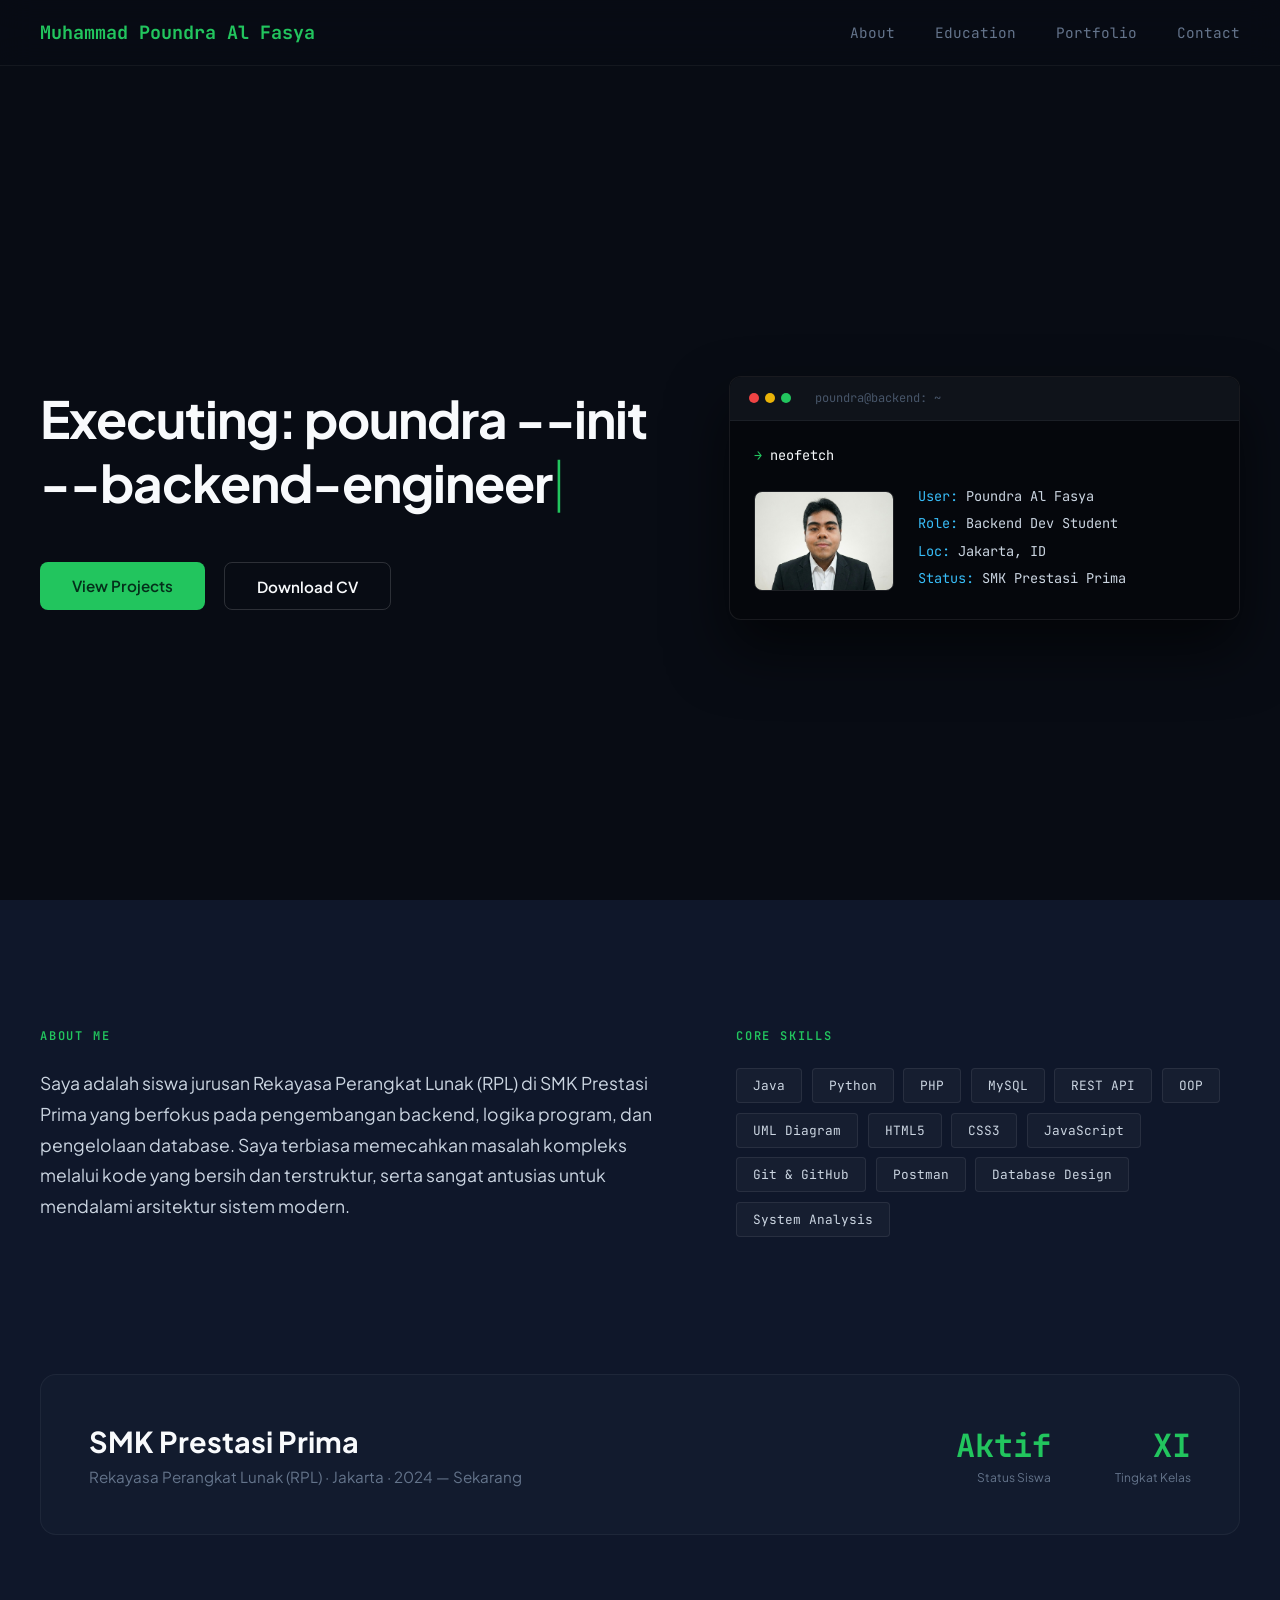
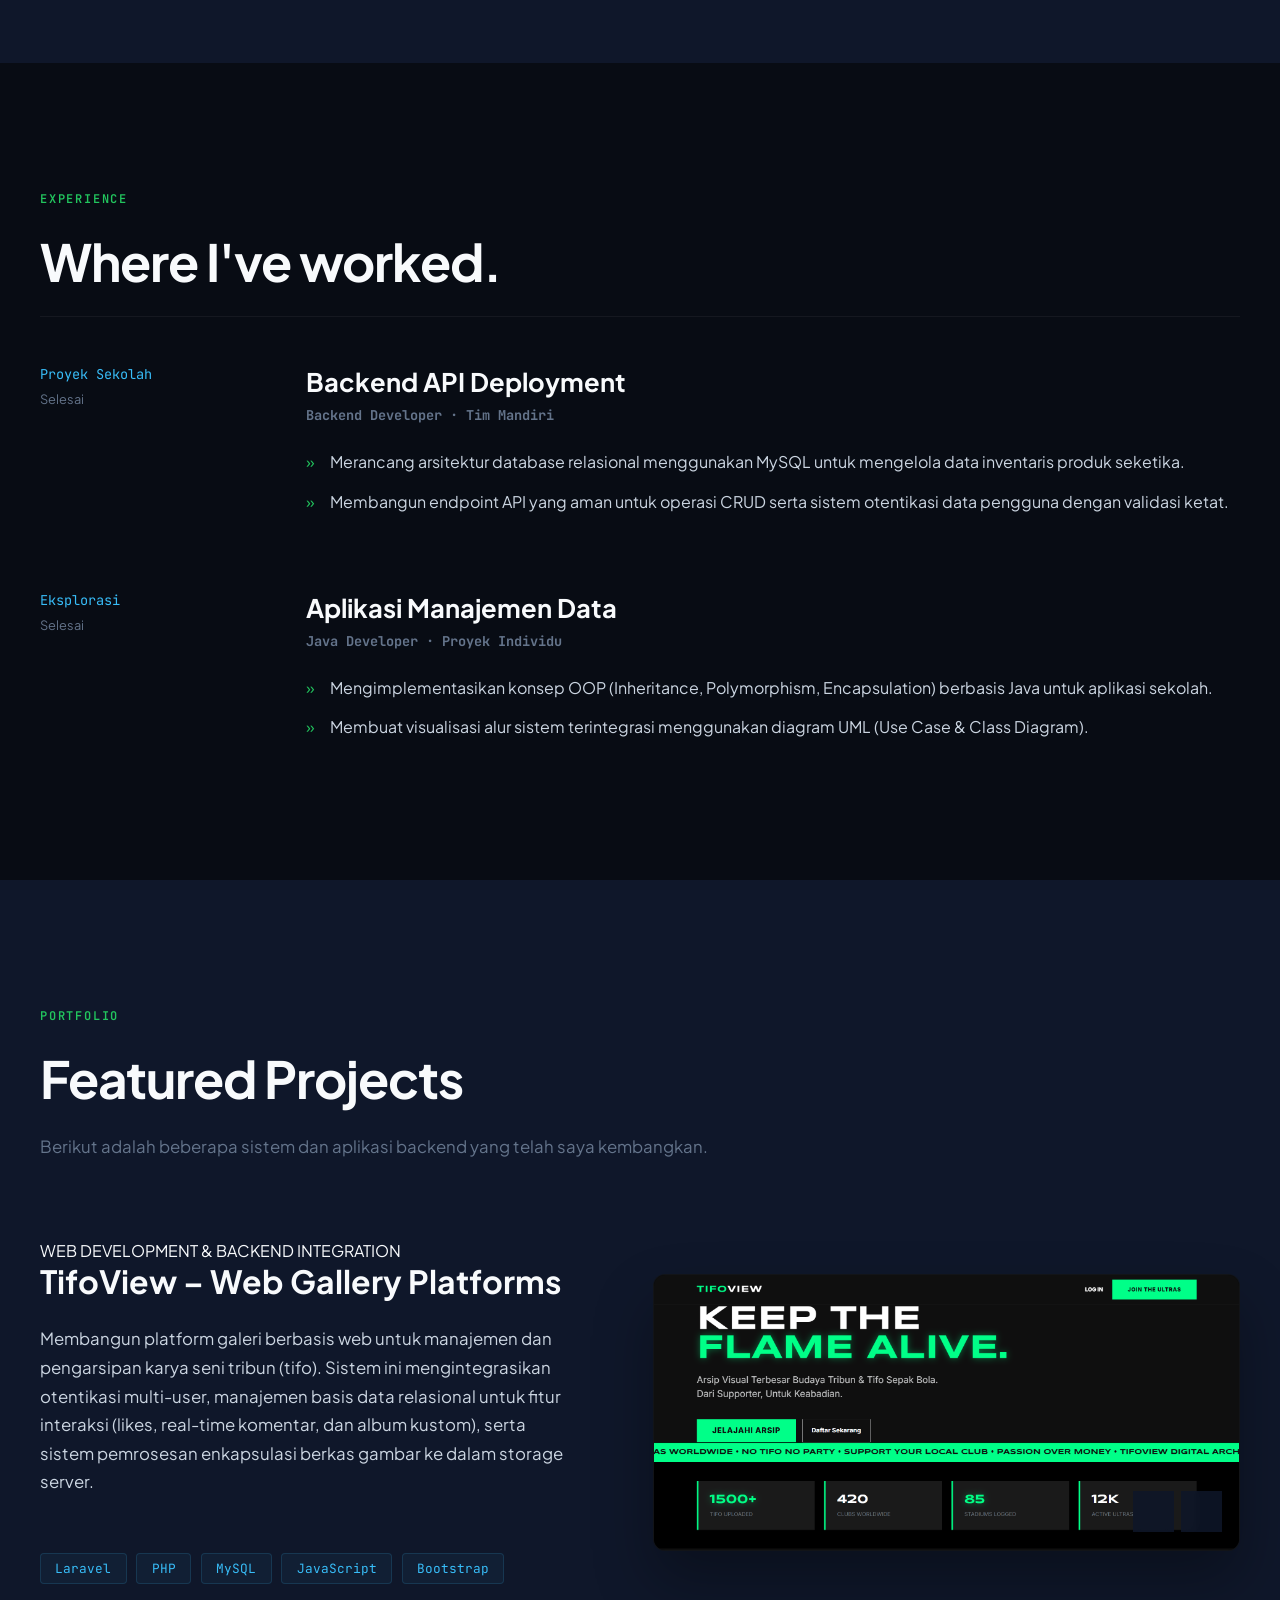
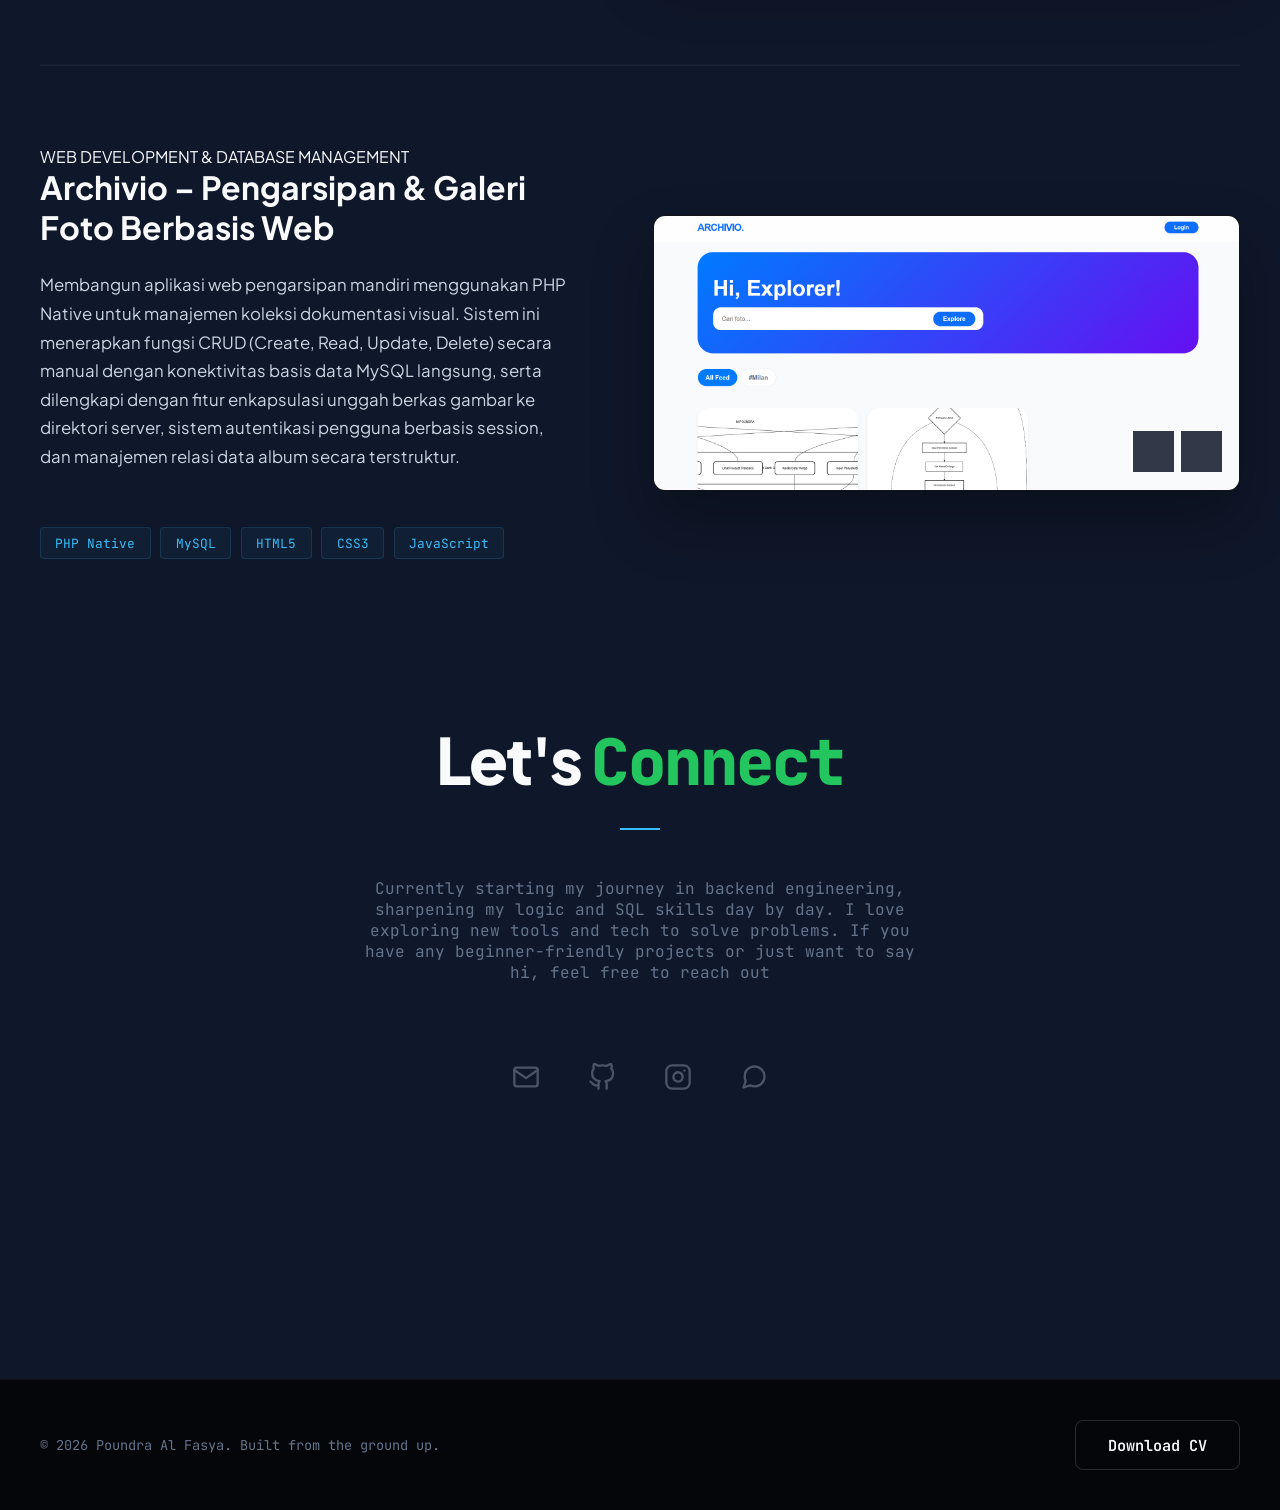
==== index.html @ 9c6f4319 "Add files via upload" ====
<!DOCTYPE html>
<html lang="id">
<head>
  <meta charset="UTF-8" />
  <meta name="viewport" content="width=device-width, initial-scale=1.0" />
  <title>Muhammad Poundra Al Fasya — Backend Engineer Portfolio</title>
  <link rel="preconnect" href="https://fonts.googleapis.com" />
  <link rel="preconnect" href="https://fonts.gstatic.com" crossorigin />
  <link href="https://fonts.googleapis.com/css2?family=Plus+Jakarta+Sans:wght@400;500;600;700&family=JetBrains+Mono:wght@400;500&display=swap" rel="stylesheet" />
  <link rel="stylesheet" href="style.css" />
</head>
<body>

  <header class="navbar" id="navbar">
    <div class="container nav-container">
      <a href="#home" class="brand">Muhammad Poundra Al Fasya</a>
      <nav class="nav-menu" id="navMenu">
        <a href="#about" class="nav-link">About</a>
        <a href="#education" class="nav-link">Education</a>
        <a href="#projects" class="nav-link">Portfolio</a>
        <a href="#contact" class="nav-link">Contact</a>
      </nav>
      
      <button class="nav-toggle" id="navToggle" aria-label="Toggle navigation">
        <span></span><span></span><span></span>
      </button>
    </div>
  </header>

  <main>
    
    <section class="hero" id="home">
      <div class="container hero-grid">
        <div class="hero-copy">
          <h1 class="hero-title">
            <span id="typedText"></span><span class="typing-cursor">|</span>
          </h1>
          <div class="hero-actions">
            <a href="#projects" class="btn btn-primary">View Projects</a>
            <a href="CV-POUNDRA.pdf" class="btn btn-secondary" download>Download CV</a>
          </div>
        </div>

        <div class="hero-terminal">
          <div class="terminal-header">
            <div class="terminal-buttons">
              <span class="btn-term close"></span>
              <span class="btn-term minimize"></span>
              <span class="btn-term expand"></span>
            </div>
            <div class="terminal-title">poundra@backend: ~</div>
          </div>
          <div class="terminal-body">
            <p class="term-line"><span class="term-accent">→</span> <span class="term-command">neofetch</span></p>
            <div class="term-profile-grid">
              <div class="term-img-box">
                <img src="poundraa.jpeg" alt="Poundra Al Fasya" class="term-avatar" />
              </div>
              <div class="term-info">
                <p><span class="term-meta">User:</span> Poundra Al Fasya</p>
                <p><span class="term-meta">Role:</span> Backend Dev Student</p>
                <p><span class="term-meta">Loc:</span> Jakarta, ID</p>
                <p><span class="term-meta">Status:</span> SMK Prestasi Prima</p>
              </div>
            </div>
          </div>
        </div>
      </div>
    </section>

    <section class="section-light" id="about">
      <div class="container about-grid">
        <div class="about-left">
          <span class="section-label">ABOUT ME</span>
          <p class="about-text">
            Saya adalah siswa jurusan Rekayasa Perangkat Lunak (RPL) di SMK Prestasi Prima yang berfokus pada pengembangan backend, logika program, dan pengelolaan database. Saya terbiasa memecahkan masalah kompleks melalui kode yang bersih dan terstruktur, serta sangat antusias untuk mendalami arsitektur sistem modern.
          </p>
        </div>
        <div class="about-right">
          <span class="section-label">CORE SKILLS</span>
          <div class="skills-tags">
            <span>Java</span><span>Python</span><span>PHP</span><span>MySQL</span>
            <span>REST API</span><span>OOP</span><span>UML Diagram</span><span>HTML5</span>
            <span>CSS3</span><span>JavaScript</span><span>Git & GitHub</span><span>Postman</span>
            <span>Database Design</span><span>System Analysis</span>
          </div>
        </div>
      </div>

      <div class="container education-wrap" id="education">
        <div class="education-card">
          <div class="edu-left">
            <h3 class="edu-title">SMK Prestasi Prima</h3>
            <p class="edu-subtitle">Rekayasa Perangkat Lunak (RPL) · Jakarta · 2024 — Sekarang</p>
          </div>
          <div class="edu-right">
            <div class="edu-stat">
              <span class="stat-num">Aktif</span>
              <span class="stat-label">Status Siswa</span>
            </div>
            <div class="edu-stat">
              <span class="stat-num">XI</span>
              <span class="stat-label">Tingkat Kelas</span>
            </div>
          </div>
        </div>
      </div>
    </section>

    <section class="section-dark" id="timeline">
      <div class="container">
        <span class="section-label">EXPERIENCE</span>
        <h2 class="section-title-serif">Where I've worked.</h2>

        <div class="experience-list">
          <div class="exp-item">
            <div class="exp-meta">
              <span class="exp-date">Proyek Sekolah</span>
              <span class="exp-status">Selesai</span>
            </div>
            <div class="exp-content">
              <h3>Backend API Deployment</h3>
              <h4 class="exp-role">Backend Developer · Tim Mandiri</h4>
              <ul class="exp-bullets">
                <li>Merancang arsitektur database relasional menggunakan MySQL untuk mengelola data inventaris produk seketika.</li>
                <li>Membangun endpoint API yang aman untuk operasi CRUD serta sistem otentikasi data pengguna dengan validasi ketat.</li>
              </ul>
            </div>
          </div>

          <div class="exp-item">
            <div class="exp-meta">
              <span class="exp-date">Eksplorasi</span>
              <span class="exp-status">Selesai</span>
            </div>
            <div class="exp-content">
              <h3>Aplikasi Manajemen Data</h3>
              <h4 class="exp-role">Java Developer · Proyek Individu</h4>
              <ul class="exp-bullets">
                <li>Mengimplementasikan konsep OOP (Inheritance, Polymorphism, Encapsulation) berbasis Java untuk aplikasi sekolah.</li>
                <li>Membuat visualisasi alur sistem terintegrasi menggunakan diagram UML (Use Case & Class Diagram).</li>
              </ul>
            </div>
          </div>
        </div>
      </div>
    </section>

    <section class="section-light" id="projects">
      <div class="container">
        <span class="section-label">PORTFOLIO</span>
        <h2 class="section-title-serif">Featured Projects</h2>
        <p class="section-subtitle">Berikut adalah beberapa sistem dan aplikasi backend yang telah saya kembangkan.</p>
<div class="project-item">
  <div class="project-content">
    <span class="section-label-small">WEB DEVELOPMENT & BACKEND INTEGRATION</span>
    <h3>TifoView – Web Gallery Platforms</h3>
    <p class="project-text">
      Membangun platform galeri berbasis web untuk manajemen dan pengarsipan karya seni tribun (tifo). Sistem ini mengintegrasikan otentikasi multi-user, manajemen basis data relasional untuk fitur interaksi (likes, real-time komentar, dan album kustom), serta sistem pemrosesan enkapsulasi berkas gambar ke dalam storage server.
    </p>
    <div class="project-stack">
      <span>Laravel</span><span>PHP</span><span>MySQL</span><span>JavaScript</span><span>Bootstrap</span>
    </div>
  </div>

  <div class="project-slider-wrap">
    <div class="project-image-view">
      <div class="slide-container" id="project1">
        <div class="slide-item active"><img src="1.png" alt="TifoView Screenshot 1" class="project-svg" /></div>
        <div class="slide-item"><img src="2.png" alt="TifoView Screenshot 2" class="project-svg" /></div>
        <div class="slide-item"><img src="3.png" alt="TifoView Screenshot 3" class="project-svg" /></div>
        <div class="slide-item"><img src="4.png" alt="TifoView Screenshot 4" class="project-svg" /></div>
        <div class="slide-item"><img src="5.png" alt="TifoView Screenshot 5" class="project-svg" /></div>
        <div class="slide-item"><img src="6.png" alt="TifoView Screenshot 6" class="project-svg" /></div>
        <div class="slide-item"><img src="7.png" alt="TifoView Screenshot 7" class="project-svg" /></div>
        <div class="slide-item"><img src="8.png" alt="TifoView Screenshot 8" class="project-svg" /></div>
        <div class="slide-item"><img src="9.png" alt="TifoView Screenshot 9" class="project-svg" /></div>
      </div>
    </div>
    <div class="slider-controls">
      <button class="slider-btn prev-btn" data-target="#project1">&#10229;</button>
      <button class="slider-btn next-btn" data-target="#project1">&#10230;</button>
    </div>
  </div>
</div>

<hr class="project-divider" style="opacity: 0.05; margin: 5rem 0;">

<div class="project-item">
  <div class="project-content">
    <span class="section-label-small">WEB DEVELOPMENT & DATABASE MANAGEMENT</span>
    <h3>Archivio – Pengarsipan & Galeri Foto Berbasis Web</h3>
    <p class="project-text">
     Membangun aplikasi web pengarsipan mandiri menggunakan PHP Native untuk manajemen koleksi dokumentasi visual. Sistem ini menerapkan fungsi CRUD (Create, Read, Update, Delete) secara manual dengan konektivitas basis data MySQL langsung, serta dilengkapi dengan fitur enkapsulasi unggah berkas gambar ke direktori server, sistem autentikasi pengguna berbasis session, dan manajemen relasi data album secara terstruktur.
    </p>
    <div class="project-stack">
      <span>PHP Native</span><span>MySQL</span><span>HTML5</span><span>CSS3</span><span>JavaScript</span>
    </div>
  </div>

  <div class="project-slider-wrap">
    <div class="project-image-view">
      <div class="slide-container" id="project2">
        <div class="slide-item active"><img src="ar1.png" alt="Archivio Screenshot 1" class="project-svg" /></div>
        <div class="slide-item"><img src="ar2.png" alt="Archivio Screenshot 2" class="project-svg" /></div>
        <div class="slide-item"><img src="ar3.png" alt="Archivio Screenshot 3" class="project-svg" /></div>
        <div class="slide-item"><img src="ar4.png" alt="Archivio Screenshot 4" class="project-svg" /></div>
        <div class="slide-item"><img src="ar5.png" alt="Archivio Screenshot 5" class="project-svg" /></div>
        <div class="slide-item"><img src="ar6.png" alt="Archivio Screenshot 6" class="project-svg" /></div>
        <div class="slide-item"><img src="ar7.png" alt="Archivio Screenshot 7" class="project-svg" /></div>
      </div>
    </div>
    <div class="slider-controls">
      <button class="slider-btn prev-btn" data-target="#project2">&#10229;</button>
      <button class="slider-btn next-btn" data-target="#project2">&#10230;</button>
    </div>
  </div>
</div>
  </div>
</div>
    <section class="section-light contact-section" id="contact">
      <div class="container contact-center">
        <h2 class="contact-title-serif">Let's <span class="contact-accent-serif">Connect</span></h2>
        
        <div class="contact-divider"></div>

     <p class="contact-quote">
 Currently starting my journey in backend engineering, sharpening my logic and SQL skills day by day. I love exploring new tools and tech to solve problems. If you have any beginner-friendly projects or just want to say hi, feel free to reach out
</p>
        
        <div class="contact-socials">
          <a href="mailto:poundraf88@email.com" class="social-icon" aria-label="Email">
            <svg xmlns="http://www.w3.org/2000/svg" viewBox="0 0 24 24" fill="none" stroke="currentColor" stroke-width="2" stroke-linecap="round" stroke-linejoin="round" style="width: 28px; height: 28px; color: #4a5568;">
              <path d="M4 4h16c1.1 0 2 .9 2 2v12c0 1.1-.9 2-2 2H4c-1.1 0-2-.9-2-2V6c0-1.1.9-2 2-2z"></path>
              <polyline points="22,6 12,13 2,6"></polyline>
            </svg>
          </a>

          <a href="https://github.com/malfponra" class="social-icon" aria-label="GitHub">
            <svg xmlns="http://www.w3.org/2000/svg" viewBox="0 0 24 24" fill="none" stroke="currentColor" stroke-width="2" stroke-linecap="round" stroke-linejoin="round" style="width: 28px; height: 28px; color: #4a5568;">
              <path d="M9 19c-5 1.5-5-2.5-7-3m14 6v-3.87a3.37 3.37 0 0 0-.94-2.61c3.14-.35 6.44-1.54 6.44-7A5.44 5.44 0 0 0 20 4.77 5.07 5.07 0 0 0 19.91 1S18.73.65 16 2.48a13.38 13.38 0 0 0-7 0C6.27.65 5.09 1 5.09 1A5.07 5.07 0 0 0 5 4.77a5.44 5.44 0 0 0-1.5 3.78c0 5.42 3.3 6.61 6.44 7A3.37 3.37 0 0 0 9 18.13V22"></path>
            </svg>
          </a>

          <a href="https://www.instagram.com/altairofdafirenze" class="social-icon" aria-label="Instagram">
            <svg xmlns="http://www.w3.org/2000/svg" viewBox="0 0 24 24" fill="none" stroke="currentColor" stroke-width="2" stroke-linecap="round" stroke-linejoin="round" style="width: 28px; height: 28px; color: #4a5568;">
              <rect x="2" y="2" width="20" height="20" rx="5" ry="5"></rect>
              <path d="M16 11.37A4 4 0 1 1 12.63 8 4 4 0 0 1 16 11.37z"></path>
              <line x1="17.5" y1="6.5" x2="17.51" y2="6.5"></line>
            </svg>
          </a>

          <a href="https://wa.me/6281284938129" class="social-icon" aria-label="WhatsApp">
            <svg xmlns="http://www.w3.org/2000/svg" viewBox="0 0 24 24" fill="none" stroke="currentColor" stroke-width="2" stroke-linecap="round" stroke-linejoin="round" style="width: 28px; height: 28px; color: #4a5568;">
              <path d="M21 11.5a8.38 8.38 0 0 1-.9 3.8 8.5 8.5 0 0 1-7.6 4.7 8.38 8.38 0 0 1-3.8-.9L3 21l1.9-5.7a8.38 8.38 0 0 1-.9-3.8 8.5 8.5 0 0 1 4.7-7.6 8.38 8.38 0 0 1 3.8-.9h.5a8.48 8.48 0 0 1 8 8v.5z"></path>
            </svg>
          </a>
        </div>
      </div>
    </section>
  </main>

 <footer class="footer">
  <div class="container footer-content">
    <p>© 2026 Poundra Al Fasya. Built from the ground up.</p>
    <a href="CV-POUNDRA.pdf" class="btn btn-secondary" download>Download CV</a>
  </div>
</footer>

  <script src="script.js"></script>
</body>
</html>
---- style.css ----
:root {
  --bg-dark: #080c14;       
  --bg-light: #0f172a;      
  --card-dark: #121b2e;     
  --text-light: #f8fafc;    
  --text-dark: #cbd5e1;     
  --text-muted: #64748b;    
  --accent-green: #22c55e;  
  --accent-blue: #38bdf8;   
  --transition: 0.25s cubic-bezier(0.4, 0, 0.2, 1);
}

* {
  box-sizing: border-box;
  margin: 0;
  padding: 0;
}

html {
  scroll-behavior: smooth;
}

body {
  font-family: 'Plus Jakarta Sans', sans-serif;
  background-color: var(--bg-dark);
  color: var(--text-light);
  overflow-x: hidden;
  -webkit-font-smoothing: antialiased;
}

.container {
  width: min(1200px, calc(100% - 4rem));
  margin: 0 auto;
}

/* ==========================================
   NAVBAR COMPONENT
   ========================================== */
.navbar {
  position: fixed;
  top: 0;
  left: 0;
  width: 100%;
  z-index: 100;
  background-color: rgba(8, 12, 20, 0.8);
  backdrop-filter: blur(16px);
  padding: 1.25rem 0;
  border-bottom: 1px solid rgba(255, 255, 255, 0.05);
}

.nav-container {
  display: flex;
  justify-content: space-between;
  align-items: center;
  position: relative;
}

.brand {
  font-family: 'JetBrains Mono', monospace;
  font-weight: 700;
  font-size: 1.15rem;
  text-decoration: none;
  color: var(--accent-green);
}

.nav-menu {
  display: flex;
  gap: 2.5rem;
}

.nav-link {
  font-family: 'JetBrains Mono', monospace;
  text-decoration: none;
  color: var(--text-muted);
  font-size: 0.9rem;
  transition: color var(--transition);
}

.nav-link:hover {
  color: var(--text-light);
}

#navToggle {
  display: none;
  flex-direction: column;
  gap: 0.35rem;
  background: none;
  border: none;
  cursor: pointer;
  padding: 5px;
  transition: transform 0.3s ease, color 0.3s ease;
  z-index: 110;
}

#navToggle span {
  width: 1.5rem;
  height: 2px;
  background-color: var(--text-light);
  transition: var(--transition);
}

/* ==========================================
   HERO & TERMINAL
   ========================================== */
.hero {
  min-height: 100vh;
  display: flex;
  align-items: center;
  padding-top: 6rem;
  background-color: var(--bg-dark);
}

.hero-grid {
  display: grid;
  grid-template-columns: 1.1fr 0.9fr;
  gap: 4rem;
  align-items: center;
}

.hero-title {
  font-size: clamp(2.2rem, 4vw, 3.5rem);
  font-weight: 700;
  line-height: 1.25;
  color: var(--text-light);
  letter-spacing: -0.02em;
}

.typing-cursor {
  font-weight: 200;
  color: var(--accent-green);
  animation: blink 0.8s infinite;
}

@keyframes blink {
  50% { opacity: 0; }
}

.hero-actions {
  display: flex;
  gap: 1.2rem;
  margin-top: 3rem;
}

.btn {
  display: inline-block;
  padding: 0.85rem 2rem;
  border-radius: 8px;
  font-weight: 600;
  font-size: 0.95rem;
  text-decoration: none;
  transition: all var(--transition);
}

.btn-primary {
  background-color: var(--accent-green);
  color: #042f1a;
}

.btn-primary:hover {
  background-color: #4ade80;
  transform: translateY(-2px);
}

.btn-secondary {
  background-color: transparent;
  color: var(--text-light);
  border: 1px solid rgba(255, 255, 255, 0.15);
}

.btn-secondary:hover {
  background-color: rgba(255, 255, 255, 0.05);
  border-color: var(--text-light);
}

.hero-terminal {
  background-color: #05070c;
  border: 1px solid rgba(255, 255, 255, 0.08);
  border-radius: 12px;
  box-shadow: 0 30px 60px rgba(0, 0, 0, 0.6);
  overflow: hidden;
  font-family: 'JetBrains Mono', monospace;
  width: 100%;
}

.terminal-header {
  background-color: #0f131a;
  padding: 0.85rem 1.2rem;
  display: flex;
  align-items: center;
  border-bottom: 1px solid rgba(255, 255, 255, 0.05);
}

.terminal-buttons {
  display: flex;
  gap: 6px;
}

.btn-term {
  width: 10px;
  height: 10px;
  border-radius: 50%;
  display: inline-block;
}
.btn-term.close { background-color: #ef4444; }
.btn-term.minimize { background-color: #eab308; }
.btn-term.expand { background-color: #22c55e; }

.terminal-title {
  color: #475569;
  font-size: 0.75rem;
  margin-left: 1.5rem;
}

.terminal-body {
  padding: 1.5rem;
  color: #cbd5e1;
  font-size: 0.85rem;
  line-height: 1.6;
}

.term-line {
  margin-bottom: 1.2rem;
}

.term-accent { color: var(--accent-green); }
.term-command { color: var(--text-light); }

.term-profile-grid {
  display: flex;
  gap: 1.5rem;
  align-items: center;
}

.term-img-box {
  width: 140px;          
  height: 100px;         
  border-radius: 8px;
  overflow: hidden;
  border: 1px solid rgba(255, 255, 255, 0.1);
  flex-shrink: 0;
}

.term-avatar {
  width: 100%;
  height: 100%;
  object-fit: cover;     
  object-position: center 20%; 
}

.term-info p {
  margin-bottom: 0.35rem;
}

.term-meta {
  color: var(--accent-blue);
}

/* ==========================================
   STRUCTURAL SECTIONS
   ========================================== */
.section-light, .section-dark {
  padding: 8rem 0;
}

.section-light {
  background-color: var(--bg-light);
}

.section-dark {
  background-color: var(--bg-dark);
}

.section-label {
  display: block;
  font-family: 'JetBrains Mono', monospace;
  font-size: 0.75rem;
  font-weight: 600;
  letter-spacing: 0.15em;
  color: var(--accent-green);
  margin-bottom: 1.5rem;
}

.section-title-serif {
  font-size: clamp(2.2rem, 4vw, 3.2rem);
  font-weight: 700;
  line-height: 1.2;
  margin-bottom: 1.5rem;
  letter-spacing: -0.02em;
}

.section-subtitle {
  color: var(--text-muted);
  max-width: 65ch;
  margin-bottom: 5rem;
  font-size: 1.05rem;
  line-height: 1.6;
}

/* ==========================================
   ABOUT & SKILLS
   ========================================== */
.about-grid {
  display: grid;
  grid-template-columns: 1.1fr 0.9fr;
  gap: 5rem;
  align-items: start;
}

.about-text {
  font-size: 1.1rem;
  line-height: 1.75;
  color: var(--text-dark);
  margin-bottom: 3.5rem;
}

.meta-info {
  display: flex;
  flex-direction: column;
  gap: 1.2rem;
  border-top: 1px solid rgba(255, 255, 255, 0.05);
  padding-top: 2rem;
}

.meta-row {
  display: flex;
  font-size: 0.9rem;
}

.meta-label {
  width: 120px;
  font-family: 'JetBrains Mono', monospace;
  color: var(--text-muted);
  font-size: 0.75rem;
}

.meta-value {
  color: var(--text-light);
  font-weight: 500;
}

.skills-tags {
  display: flex;
  flex-wrap: wrap;
  gap: 0.6rem;
}

.skills-tags span {
  font-family: 'JetBrains Mono', monospace;
  font-size: 0.8rem;
  padding: 0.5rem 1rem;
  border-radius: 4px;
  color: var(--text-dark);
  background-color: rgba(255, 255, 255, 0.03);
  border: 1px solid rgba(255, 255, 255, 0.08);
  transition: all var(--transition);
}

.skills-tags span:hover {
  border-color: var(--accent-blue);
  color: var(--accent-blue);
  background-color: rgba(56, 189, 248, 0.05);
}

/* ==========================================
   EDUCATION
   ========================================== */
.education-wrap {
  margin-top: 6rem;
}

.education-card {
  background-color: var(--card-dark);
  border: 1px solid rgba(255, 255, 255, 0.05);
  padding: 3rem;
  border-radius: 16px;
  display: flex;
  justify-content: space-between;
  align-items: center;
  gap: 2rem;
}

.edu-title {
  font-size: 1.8rem;
  font-weight: 700;
  margin-bottom: 0.5rem;
}

.edu-subtitle {
  color: var(--text-muted);
  font-size: 0.95rem;
}

.edu-right {
  display: flex;
  gap: 4rem;
}

.edu-stat {
  display: flex;
  flex-direction: column;
  align-items: flex-end;
}

.stat-num {
  font-family: 'JetBrains Mono', monospace;
  font-size: 2rem;
  font-weight: 700;
  color: var(--accent-green);
}

.stat-label {
  font-size: 0.75rem;
  color: var(--text-muted);
  margin-top: 0.2rem;
}

/* ==========================================
   EXPERIENCE TIMELINE
   ========================================== */
.experience-list {
  display: flex;
  flex-direction: column;
  gap: 4rem;
  border-top: 1px solid rgba(255, 255, 255, 0.05);
  padding-top: 3rem;
}

.exp-item {
  display: grid;
  grid-template-columns: 0.4fr 1.6fr;
  gap: 2rem;
}

.exp-meta {
  display: flex;
  flex-direction: column;
  gap: 0.5rem;
}

.exp-date {
  font-family: 'JetBrains Mono', monospace;
  font-size: 0.85rem;
  color: var(--accent-blue);
}

.exp-status {
  font-size: 0.8rem;
  color: var(--text-muted);
}

.exp-content h3 {
  font-size: 1.6rem;
  font-weight: 700;
  margin-bottom: 0.5rem;
}

.exp-role {
  font-family: 'JetBrains Mono', monospace;
  font-size: 0.85rem;
  color: var(--text-muted);
  margin-bottom: 1.5rem;
}

.exp-bullets {
  list-style: none;
}

.exp-bullets li {
  position: relative;
  padding-left: 1.5rem;
  font-size: 1rem;
  line-height: 1.7;
  color: var(--text-dark);
  margin-bottom: 0.75rem;
}

.exp-bullets li::before {
  content: "»";
  position: absolute;
  left: 0;
  color: var(--accent-green);
}

/* ==========================================
   PORTFOLIO SLIDER GRID
   ========================================== */
.project-item {
  display: grid;
  grid-template-columns: 1fr 1.1fr;
  gap: 5rem;
  align-items: center;
}

.project-content h3 {
  font-size: 2rem;
  font-weight: 700;
  margin-bottom: 1.5rem;
}

.project-text {
  font-size: 1.05rem;
  line-height: 1.7;
  color: var(--text-dark);
  margin-bottom: 3.5rem;
}

.project-stack {
  display: flex;
  flex-wrap: wrap;
  gap: 0.6rem;
}

.project-stack span {
  font-family: 'JetBrains Mono', monospace;
  font-size: 0.8rem;
  padding: 0.4rem 0.9rem;
  border-radius: 4px;
  color: var(--accent-blue);
  background: rgba(56, 189, 248, 0.05);
  border: 1px solid rgba(56, 189, 248, 0.15);
}

.project-slider-wrap {
  position: relative;
  display: flex;
  flex-direction: column;
}

.project-image-view {
  border-radius: 12px;
  overflow: hidden;
  box-shadow: 0 30px 60px rgba(0, 0, 0, 0.3);
  background-color: #05070c;
  border: 1px solid rgba(255, 255, 255, 0.05);
}

.slide-container {
  display: flex;
  width: 100%;
}

.slide-item {
  min-width: 100%;
  display: none;
}

.slide-item.active {
  display: block;
}

.project-svg {
  width: 100%;
  height: auto;
  display: block;
}

.slider-controls {
  position: absolute;
  bottom: 1.2rem;
  right: 1.2rem;
  display: flex;
  gap: 0.5rem;
  z-index: 10;
}

.slider-btn {
  background-color: rgba(15, 23, 42, 0.85);
  color: white;
  border: 1px solid rgba(255, 255, 255, 0.1);
  font-size: 1.2rem;
  width: 40px;
  height: 40px;
  border-radius: 6px;
  cursor: pointer;
  display: flex;
  align-items: center;
  justify-content: center;
  backdrop-filter: blur(4px);
  transition: all var(--transition);
}

.slider-btn:hover {
  background-color: var(--accent-green);
  color: #042f1a;
}

/* ==========================================
   CONTACT SECTION
   ========================================== */
.contact-section {
  padding: 10rem 0;
  text-align: center;
}

.contact-title-serif {
  font-size: clamp(2.8rem, 5vw, 4.5rem);
  font-weight: 800;
  letter-spacing: -0.03em;
  margin-bottom: 1.5rem;
}

.contact-accent-serif {
  color: var(--accent-green);
  font-family: 'JetBrains Mono', monospace;
}

.contact-divider {
  width: 40px;
  height: 2px;
  background-color: var(--accent-blue);
  margin: 0 auto 3rem auto;
}

.contact-quote {
  font-family: 'JetBrains Mono', monospace;
  font-size: 1rem;
  color: var(--text-muted);
  max-width: 55ch;
  margin: 0 auto 5rem auto;
}

.contact-socials {
  display: flex;
  justify-content: center;
  gap: 3rem;
}

.social-icon {
  text-decoration: none;
  display: inline-flex;
  transition: transform var(--transition);
}

.social-icon svg {
  transition: all var(--transition);
}

.social-icon:hover {
  transform: translateY(-4px);
}

.social-icon:hover svg {
  color: var(--accent-green) !important;
  filter: drop-shadow(0 0 8px rgba(34, 197, 94, 0.5));
}

/* ==========================================
   FOOTER SECTION
   ========================================== */
.footer {
  background-color: #04060a;
  padding: 2.5rem 0;
  border-top: 1px solid rgba(255, 255, 255, 0.05);
  font-family: 'JetBrains Mono', monospace;
  font-size: 0.85rem;
  color: var(--text-muted);
}

.footer-content {
  display: flex;
  justify-content: space-between;
  align-items: center;   
  flex-wrap: wrap;       
  gap: 15px;             
}

.footer-content p {
  margin: 0;
}

/* ==========================================
   GLOBAL RESPONSIVE MEDIA QUERIES (MAX 968px)
   ========================================== */
@media (max-width: 968px) {
  /* Hambuger Menu Terbuka */
  #navToggle {
    display: flex; 
  }
  
  .nav-menu {
    display: none; 
    position: absolute;
    top: calc(100% + 1.25rem); 
    left: 0;
    width: 100%;
    background-color: var(--bg-light); 
    padding: 2rem;
    box-shadow: 0 20px 40px rgba(0, 0, 0, 0.5);
    border-bottom: 1px solid rgba(255, 255, 255, 0.05);
    flex-direction: column;
    gap: 1.5rem;
    text-align: center;
  }

  .nav-menu.open {
    display: flex; 
  }

  .nav-link {
    display: block;
    padding: 0.5rem 0;
    font-size: 1rem;
    width: 100%;
  }

  /* Grid Layout HP */
  .hero-grid, .about-grid, .exp-item, .project-item {
    grid-template-columns: 1fr;
    gap: 3.5rem;
  }
  
  .education-card {
    flex-direction: column;
    align-items: flex-start;
    padding: 2.5rem;
  }
  
  .edu-right {
    width: 100%;
    justify-content: space-between;
  }
  
  .edu-stat {
    align-items: flex-start;
  }
}
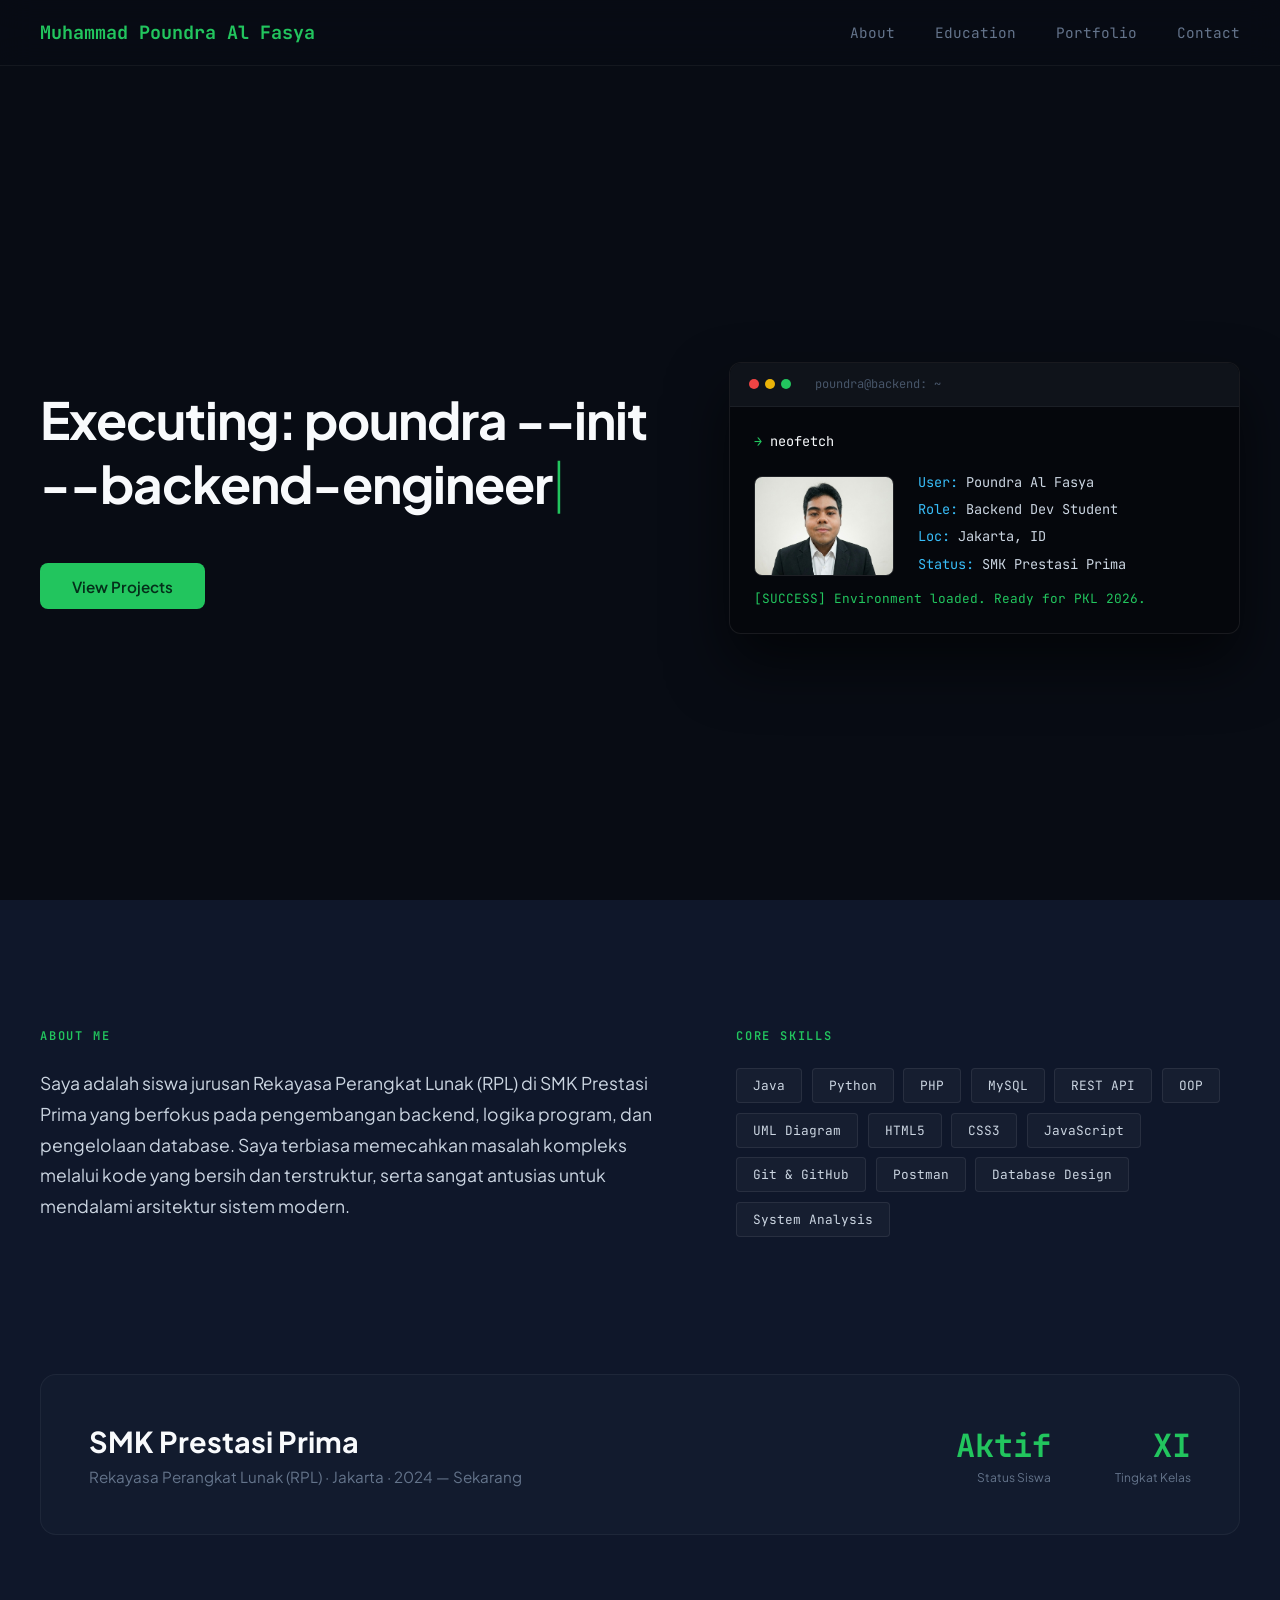
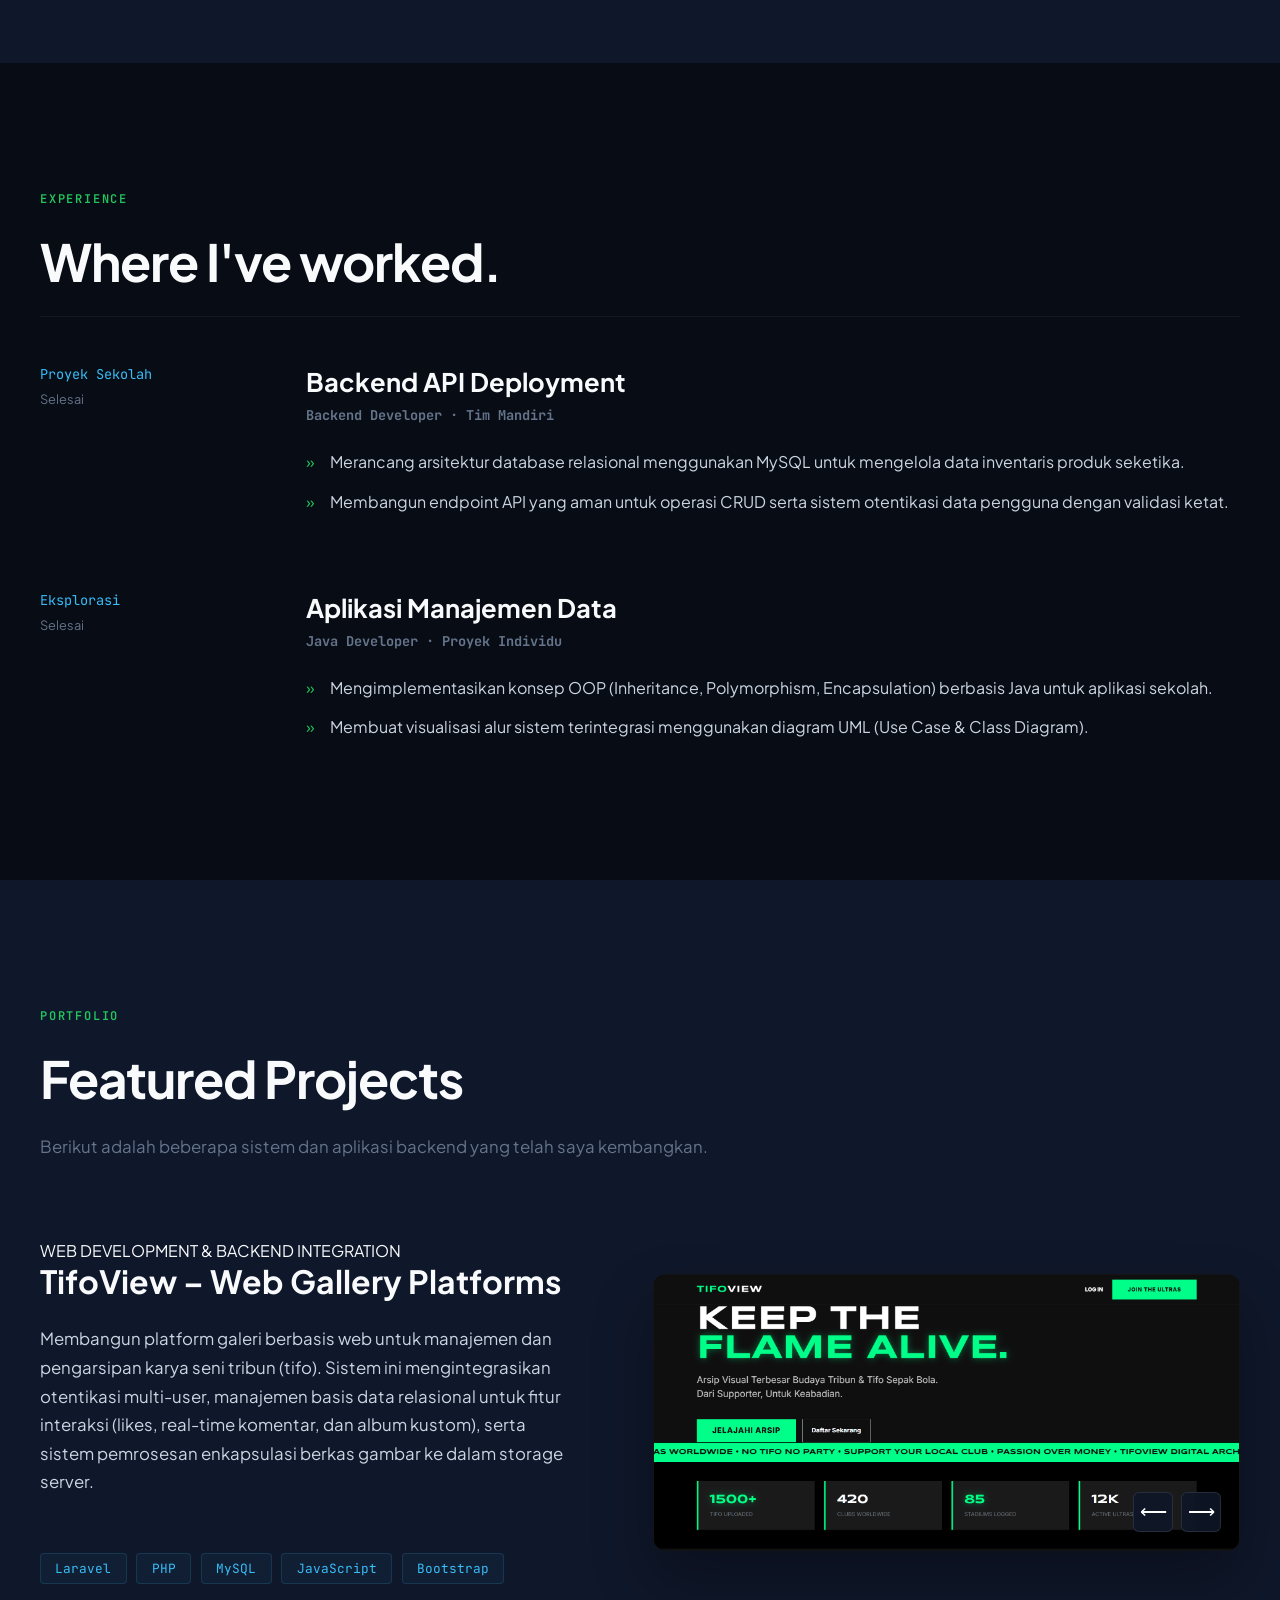
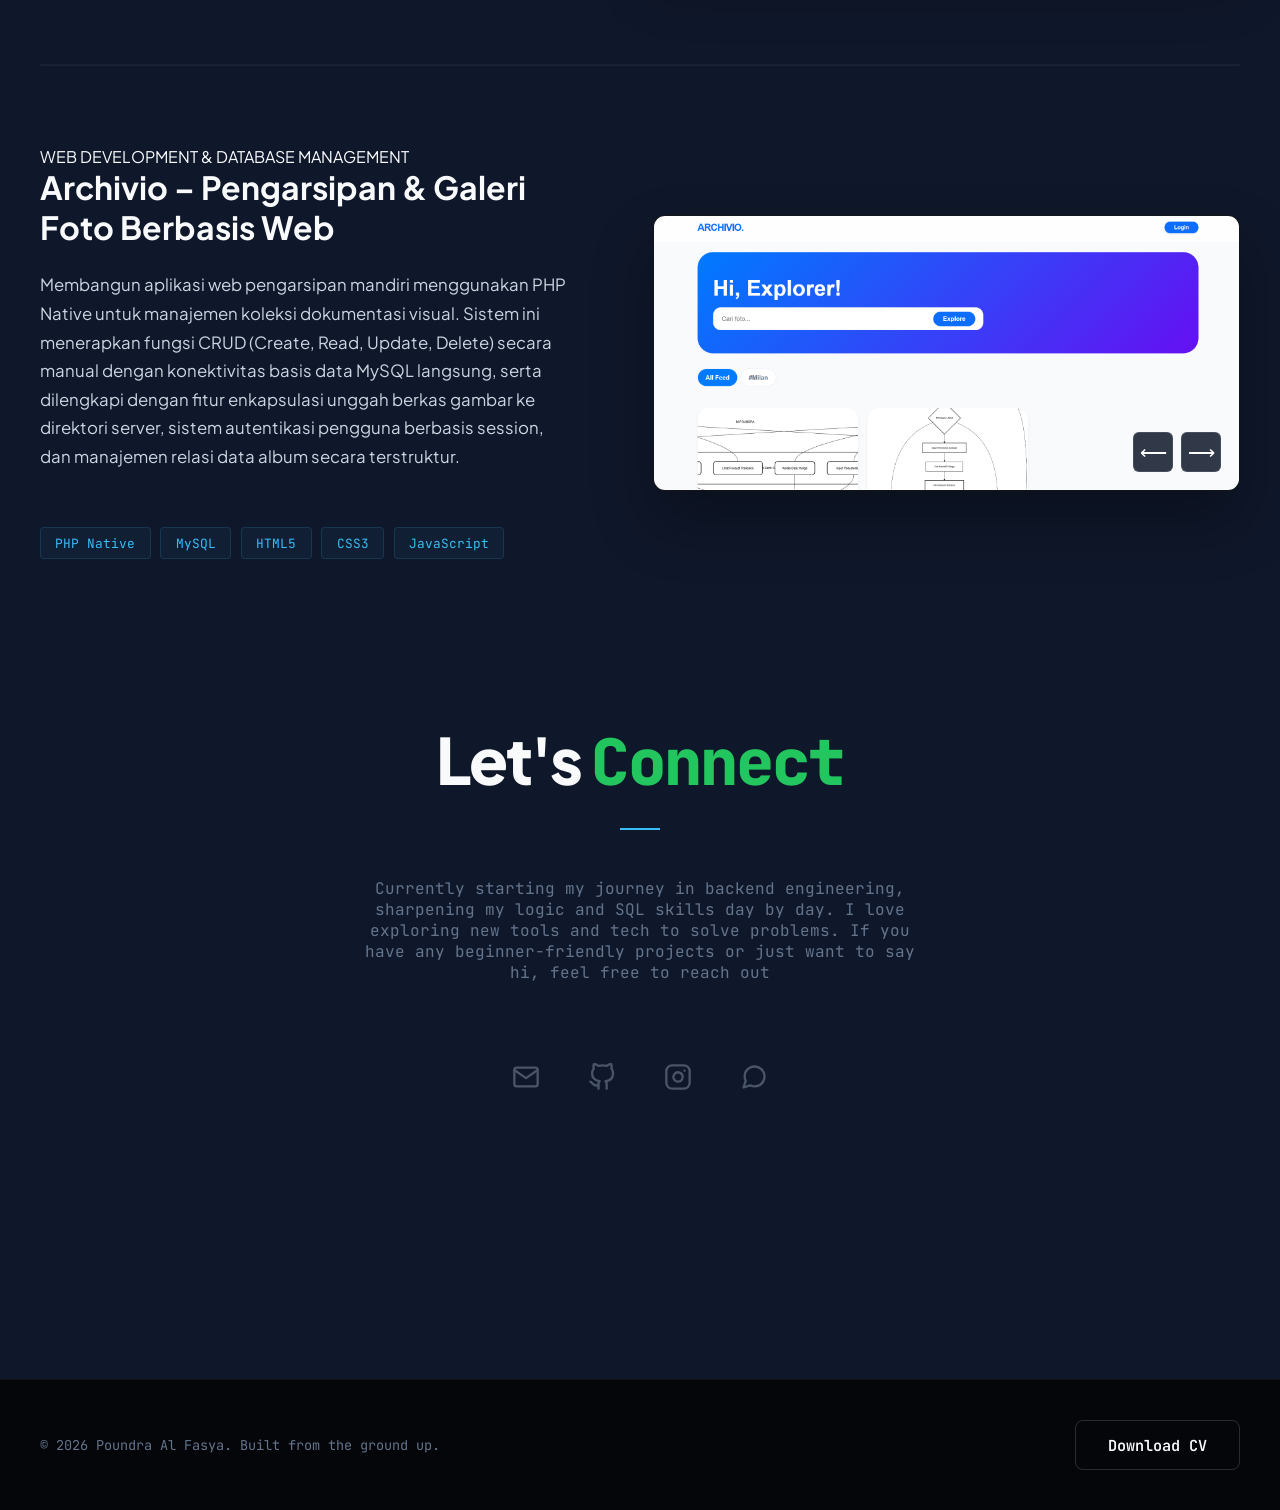
==== commit 1b6ec6c3: "Update index.html" ====
--- a/index.html
+++ b/index.html
@@ -36,8 +36,8 @@
             <span id="typedText"></span><span class="typing-cursor">|</span>
           </h1>
           <div class="hero-actions">
-            <a href="#projects" class="btn btn-primary">View Projects</a>
-            <a href="CV-POUNDRA.pdf" class="btn btn-secondary" download>Download CV</a>
+            <a href="#projects" class="btn btn-primary">View Projects</a>+
           </div>
         </div>
 
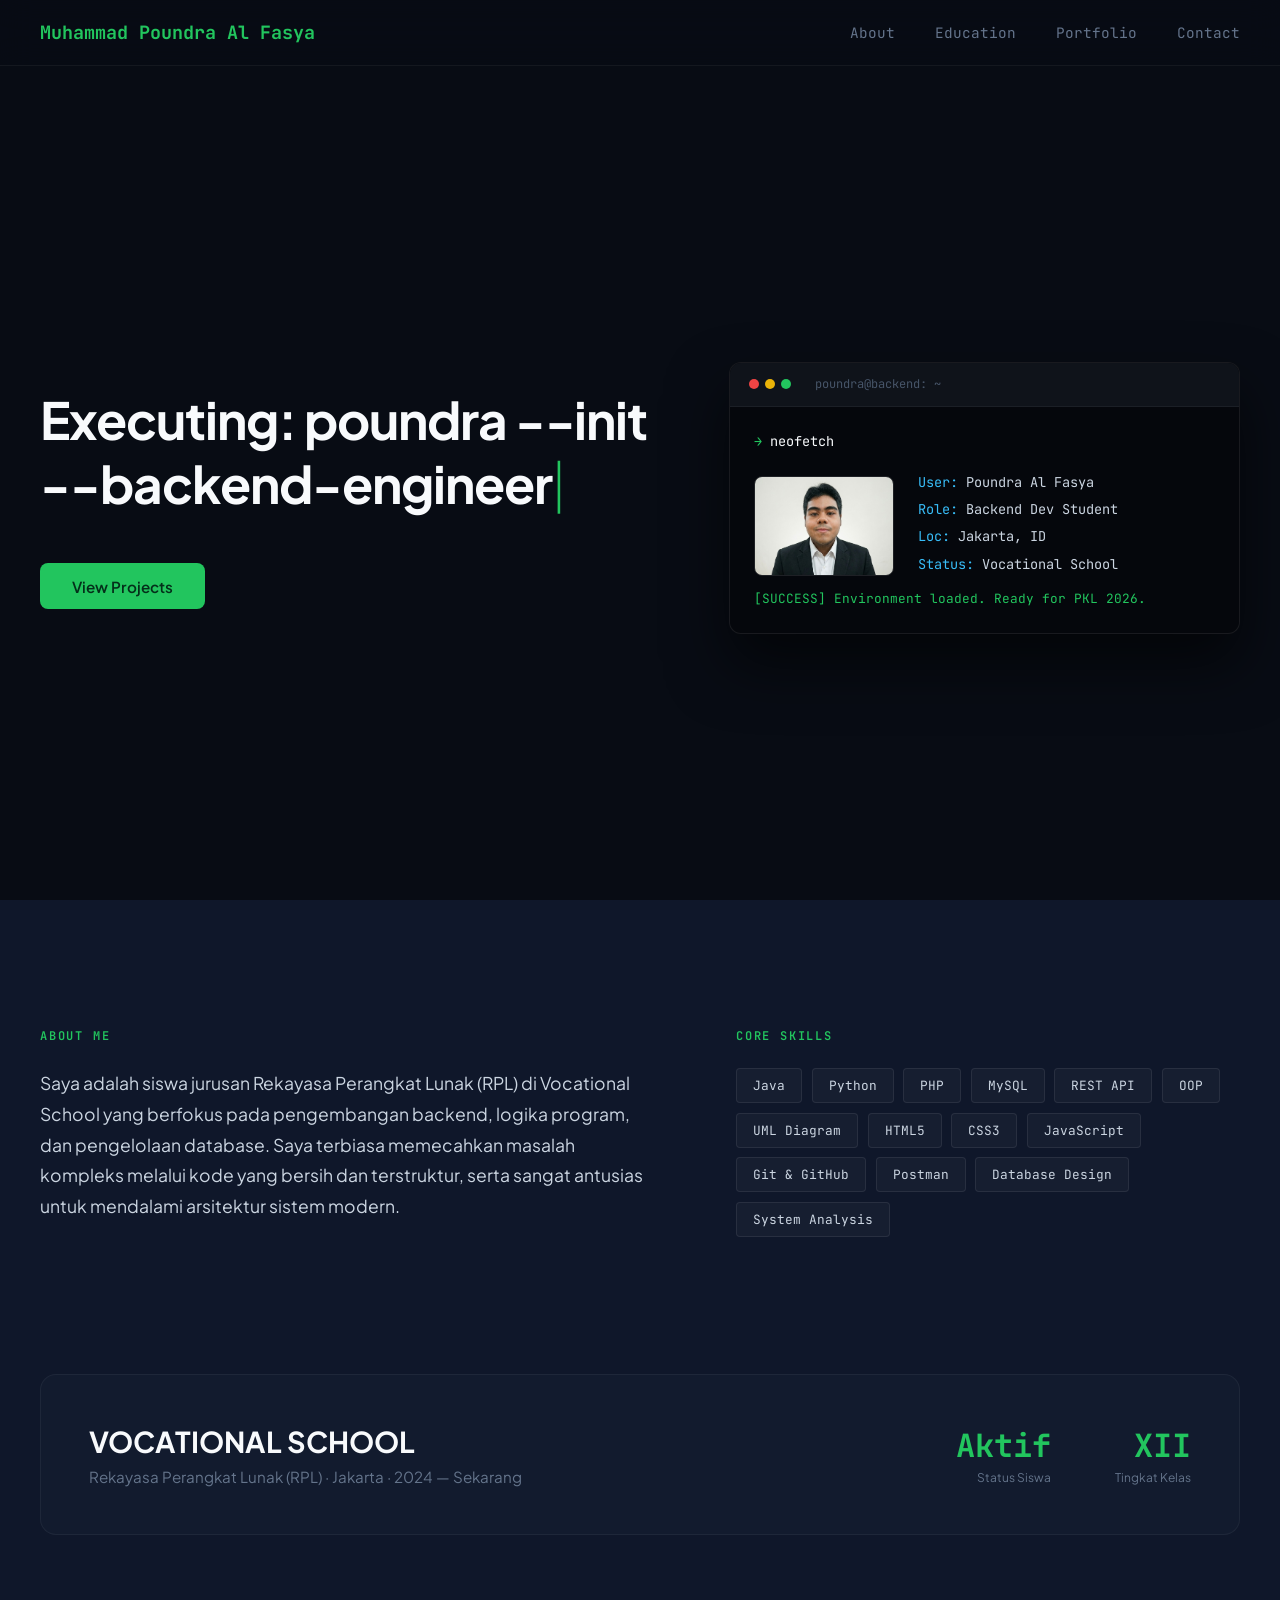
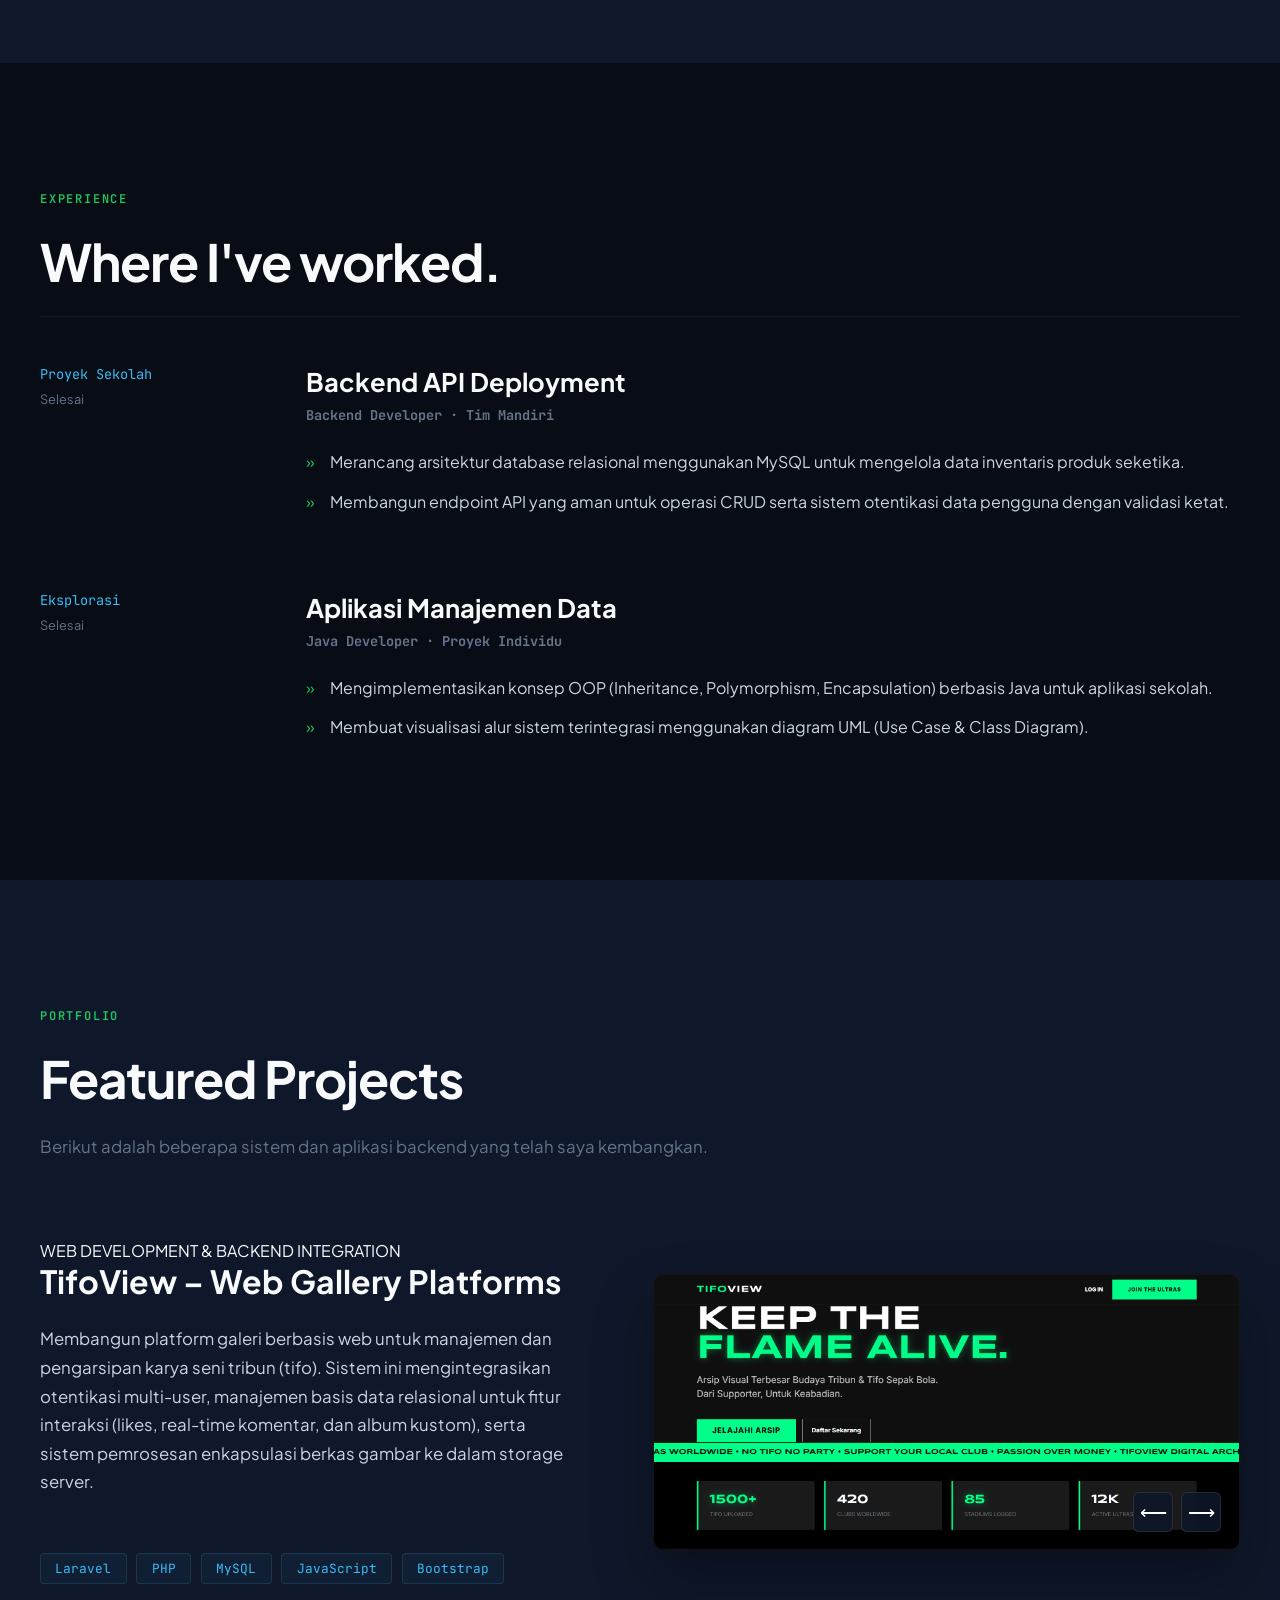
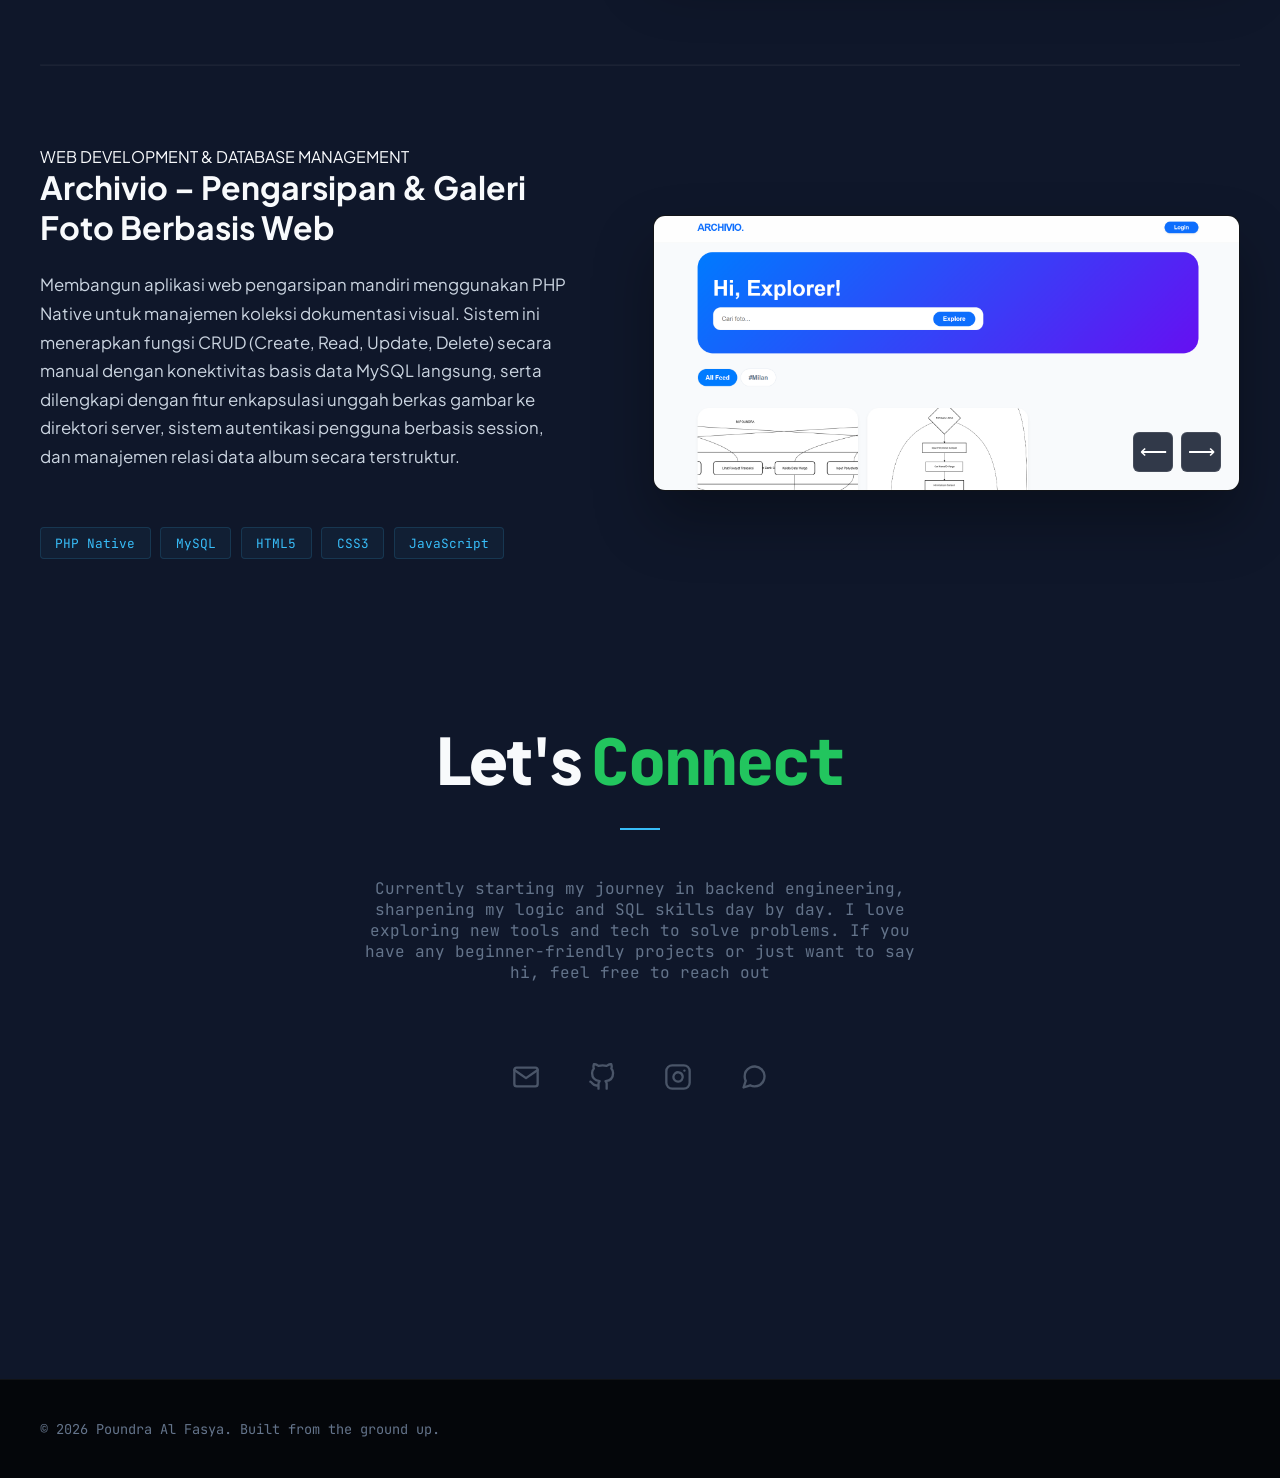
==== commit 1ac71128: "Update index.html" ====
--- a/index.html
+++ b/index.html
@@ -60,7 +60,7 @@
                 <p><span class="term-meta">User:</span> Poundra Al Fasya</p>
                 <p><span class="term-meta">Role:</span> Backend Dev Student</p>
                 <p><span class="term-meta">Loc:</span> Jakarta, ID</p>
-                <p><span class="term-meta">Status:</span> SMK Prestasi Prima</p>
+                <p><span class="term-meta">Status:</span> Vocational School</p>
               </div>
             </div>
           </div>
@@ -73,7 +73,7 @@
         <div class="about-left">
           <span class="section-label">ABOUT ME</span>
           <p class="about-text">
-            Saya adalah siswa jurusan Rekayasa Perangkat Lunak (RPL) di SMK Prestasi Prima yang berfokus pada pengembangan backend, logika program, dan pengelolaan database. Saya terbiasa memecahkan masalah kompleks melalui kode yang bersih dan terstruktur, serta sangat antusias untuk mendalami arsitektur sistem modern.
+            Saya adalah siswa jurusan Rekayasa Perangkat Lunak (RPL) di Vocational School yang berfokus pada pengembangan backend, logika program, dan pengelolaan database. Saya terbiasa memecahkan masalah kompleks melalui kode yang bersih dan terstruktur, serta sangat antusias untuk mendalami arsitektur sistem modern.
           </p>
         </div>
         <div class="about-right">
@@ -90,7 +90,7 @@
       <div class="container education-wrap" id="education">
         <div class="education-card">
           <div class="edu-left">
-            <h3 class="edu-title">SMK Prestasi Prima</h3>
+            <h3 class="edu-title">VOCATIONAL SCHOOL</h3>
             <p class="edu-subtitle">Rekayasa Perangkat Lunak (RPL) · Jakarta · 2024 — Sekarang</p>
           </div>
           <div class="edu-right">
@@ -99,7 +99,7 @@
               <span class="stat-label">Status Siswa</span>
             </div>
             <div class="edu-stat">
-              <span class="stat-num">XI</span>
+              <span class="stat-num">XII</span>
               <span class="stat-label">Tingkat Kelas</span>
             </div>
           </div>
@@ -262,8 +262,8 @@
 
  <footer class="footer">
   <div class="container footer-content">
-    <p>© 2026 Poundra Al Fasya. Built from the ground up.</p>
-    <a href="CV-POUNDRA.pdf" class="btn btn-secondary" download>Download CV</a>
+    <p>© 2026 Poundra Al Fasya. Built from the ground up.</p>+
   </div>
 </footer>
 
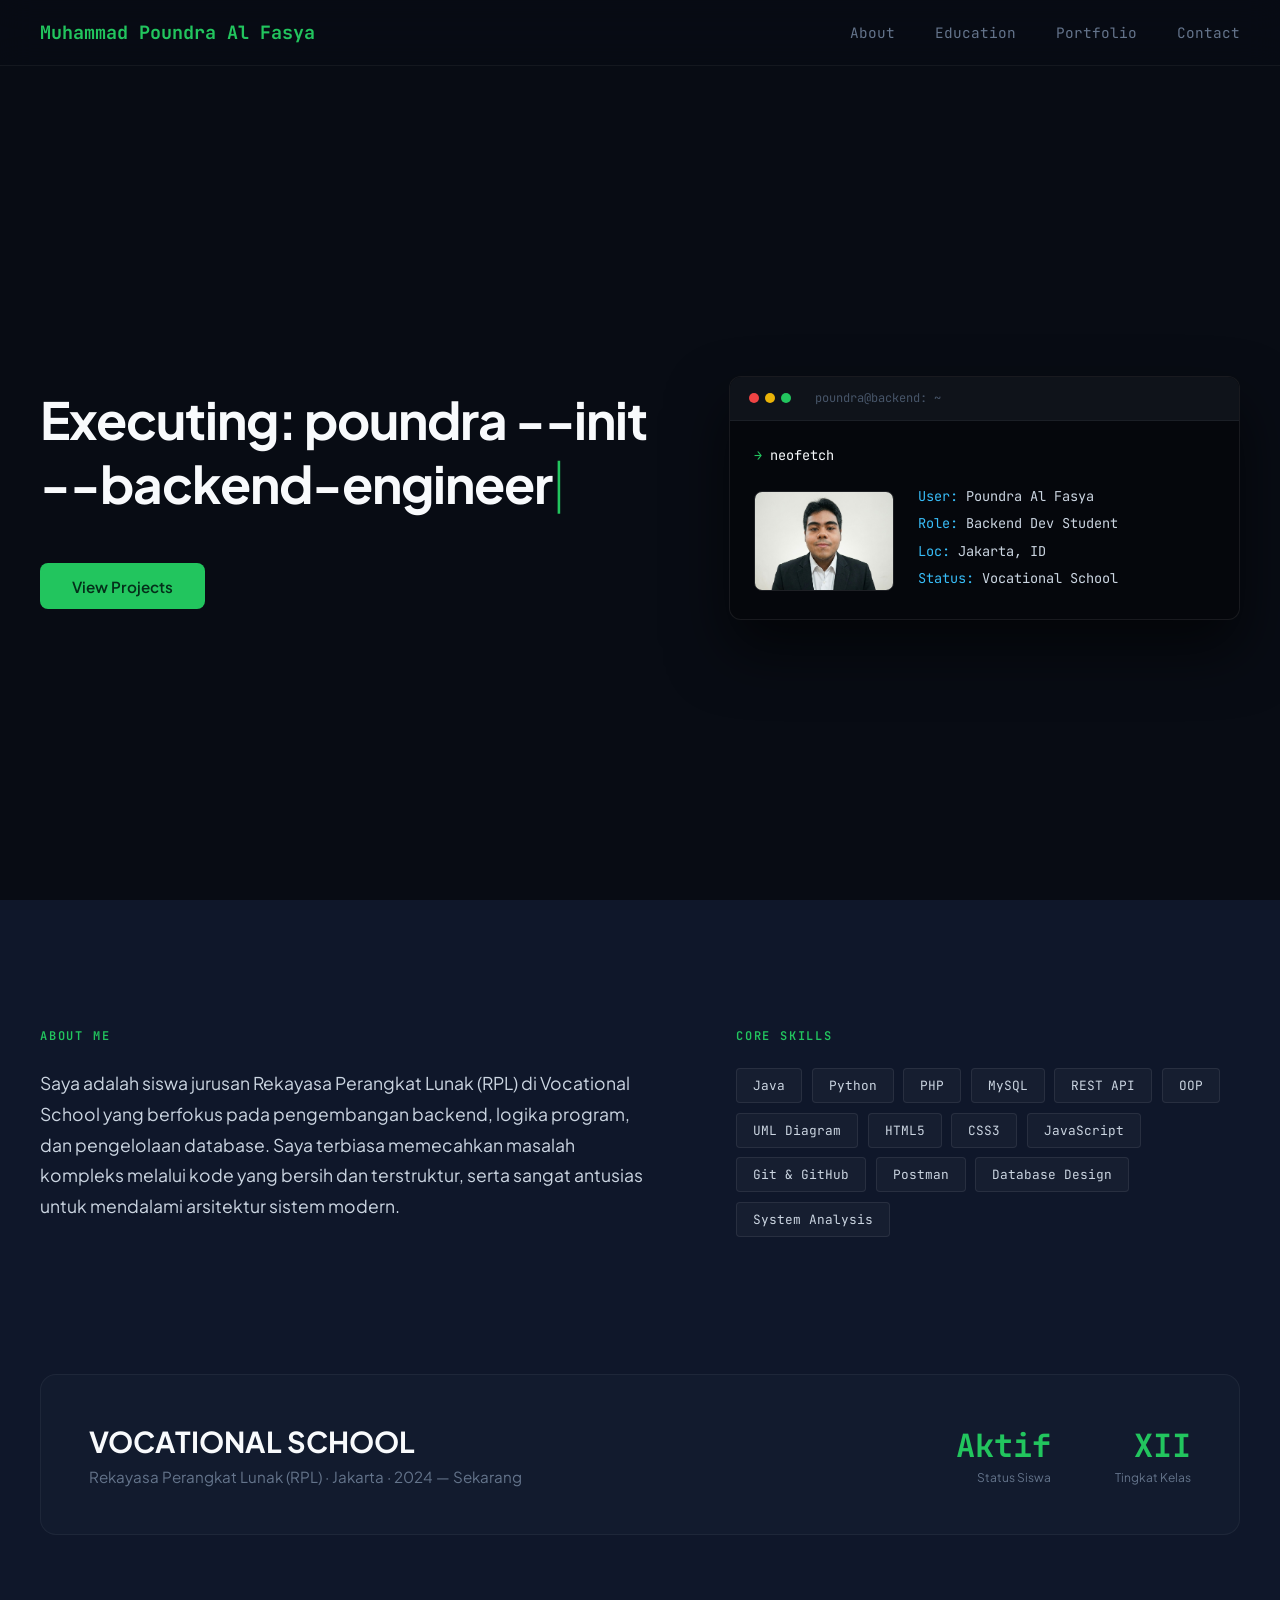
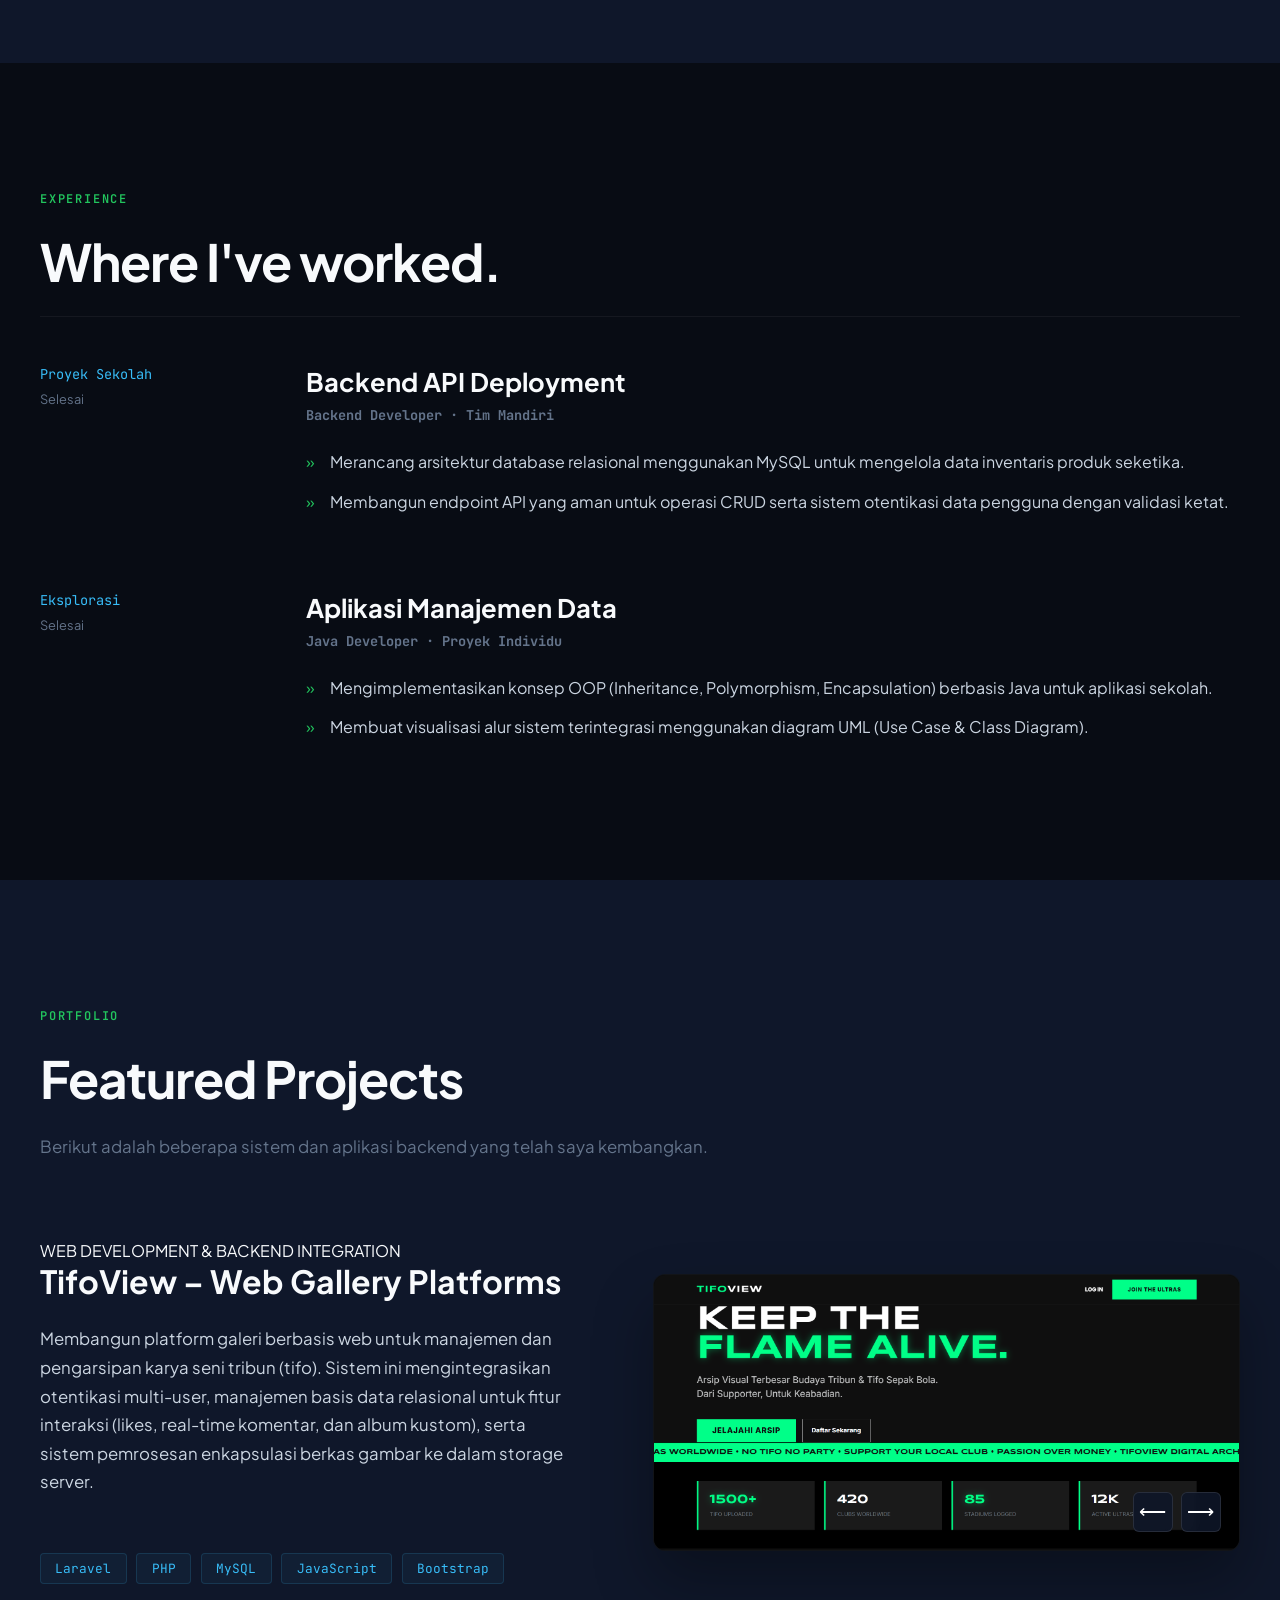
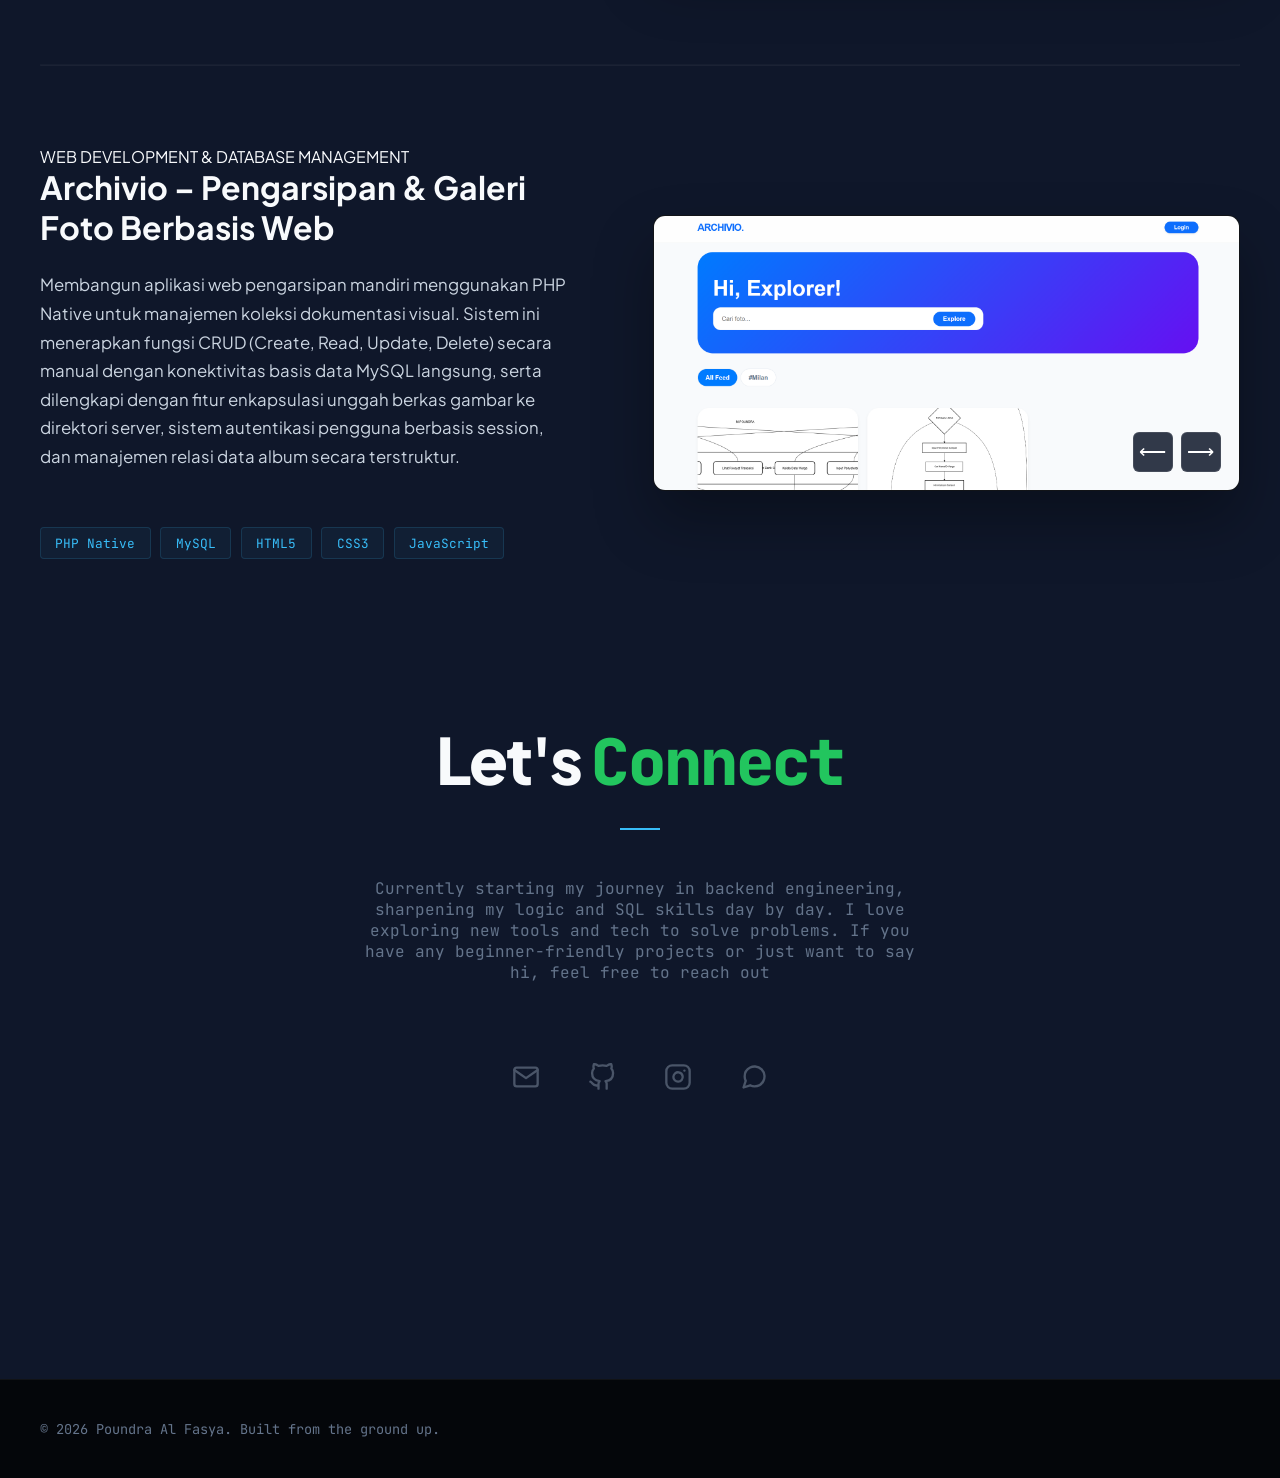
==== commit f0c8a27c: "Update print statement from 'Hello' to 'Goodbye'" ====
--- a/index.html
+++ b/index.html
@@ -3,6 +3,7 @@
 <head>
   <meta charset="UTF-8" />
   <meta name="viewport" content="width=device-width, initial-scale=1.0" />
+  <meta name="google-site-verification" content="no31Gm6TCu1biGdaDLrHcB1yjF8ESyyw9MYVNvQyElA" />
   <title>Muhammad Poundra Al Fasya — Backend Engineer Portfolio</title>
   <link rel="preconnect" href="https://fonts.googleapis.com" />
   <link rel="preconnect" href="https://fonts.gstatic.com" crossorigin />
@@ -36,7 +37,7 @@
             <span id="typedText"></span><span class="typing-cursor">|</span>
           </h1>
           <div class="hero-actions">
-            <a href="#projects" class="btn btn-primary">View Projects</a>+            <a href="#projects" class="btn btn-primary">View Projects</a>
 
           </div>
         </div>
@@ -262,11 +263,11 @@
 
  <footer class="footer">
   <div class="container footer-content">
-    <p>© 2026 Poundra Al Fasya. Built from the ground up.</p>+    <p>© 2026 Poundra Al Fasya. Built from the ground up.</p>
 
   </div>
 </footer>
 
   <script src="script.js"></script>
 </body>
-</html>+</html>
